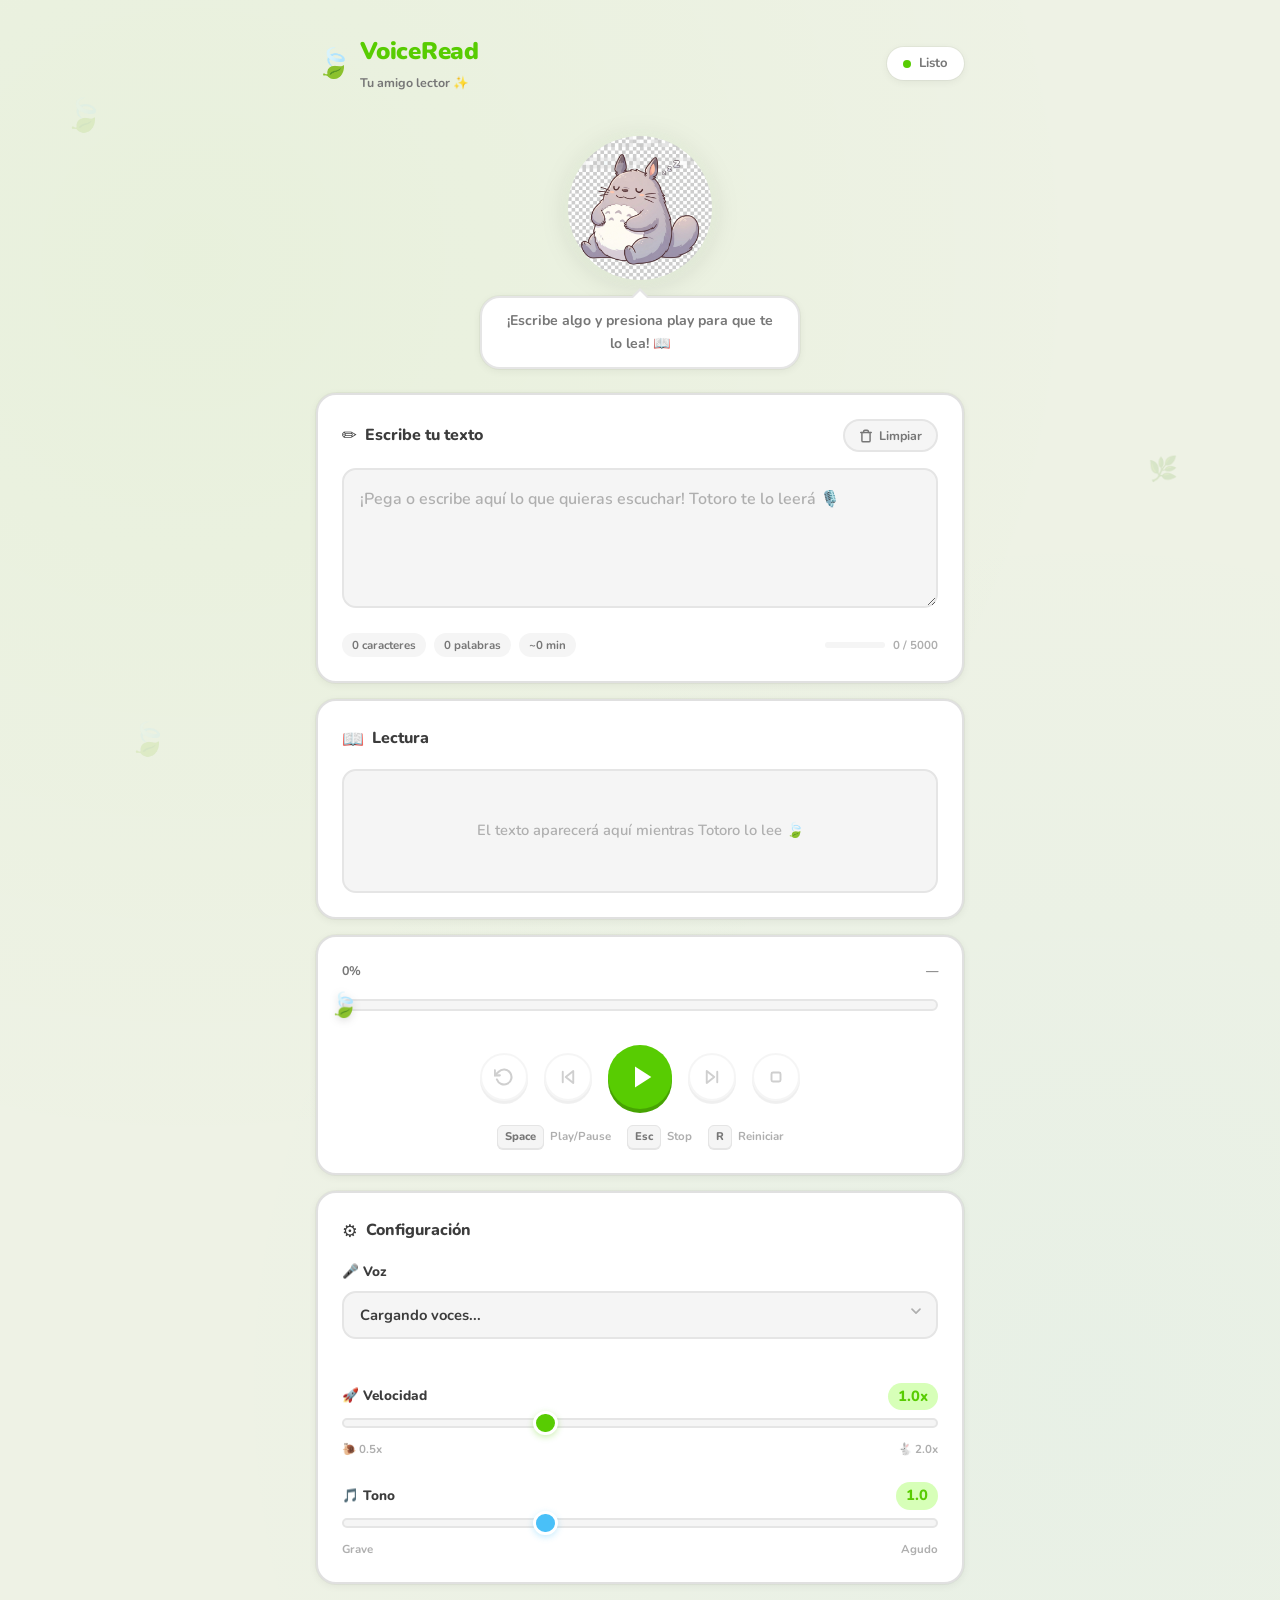
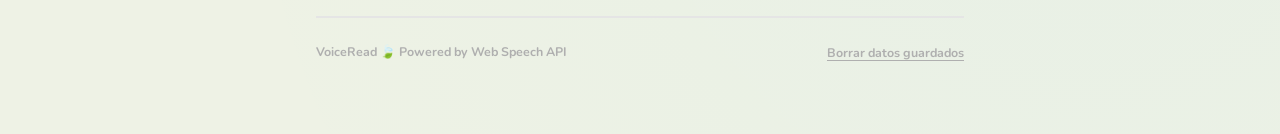
==== index.html @ 3b4414d3 "🍃 Initial commit — VoiceRead TTS App A mobile-first Text-to-Speech web app with a Totoro mascot and " ====
<!DOCTYPE html>
<html lang="es">
<head>
  <meta charset="UTF-8">
  <meta name="viewport" content="width=device-width, initial-scale=1.0">
  <title>VoiceRead — Text-to-Speech Studio</title>
  <meta name="description" content="VoiceRead es un reproductor de Text-to-Speech divertido con Totoro. Convierte cualquier texto en voz con controles avanzados y una experiencia mágica.">
  <meta name="theme-color" content="#58cc02">

  <!-- Open Graph -->
  <meta property="og:title" content="VoiceRead — Text-to-Speech Studio">
  <meta property="og:description" content="Convierte cualquier texto en voz con Totoro como tu guía de lectura.">
  <meta property="og:type" content="website">

  <!-- Favicon -->
  <link rel="icon" href="data:image/svg+xml,<svg xmlns='http://www.w3.org/2000/svg' viewBox='0 0 100 100'><text y='.9em' font-size='90'>🍃</text></svg>">

  <!-- Google Fonts -->
  <link rel="preconnect" href="https://fonts.googleapis.com">
  <link rel="preconnect" href="https://fonts.gstatic.com" crossorigin>
  <link href="https://fonts.googleapis.com/css2?family=Nunito:wght@400;500;600;700;800;900&display=swap" rel="stylesheet">

  <link rel="stylesheet" href="styles.css">
</head>
<body>

  <!-- Incompatible browser overlay -->
  <div id="unsupported-overlay" class="unsupported-overlay" role="alert" hidden>
    <div class="unsupported-card">
      <img src="img/totoro-confused.png" alt="Totoro confundido" class="unsupported-img" width="160" height="160">
      <h2>¡Oh no! Navegador no compatible</h2>
      <p>Tu navegador no soporta la síntesis de voz. Usa una versión reciente de Chrome, Edge o Safari para que Totoro pueda leerte.</p>
    </div>
  </div>

  <div class="app-container" id="app">

    <!-- Decorative leaves -->
    <div class="deco-leaf deco-leaf-1" aria-hidden="true">🍃</div>
    <div class="deco-leaf deco-leaf-2" aria-hidden="true">🌿</div>
    <div class="deco-leaf deco-leaf-3" aria-hidden="true">🍃</div>

    <!-- Header -->
    <header class="app-header">
      <div class="header-brand">
        <div class="brand-icon" aria-hidden="true">🍃</div>
        <div class="brand-text">
          <h1 class="brand-name">VoiceRead</h1>
          <span class="brand-tagline">Tu amigo lector ✨</span>
        </div>
      </div>
      <div class="header-status" id="headerStatus">
        <span class="status-dot" id="statusDot" aria-hidden="true"></span>
        <span class="status-label" id="statusLabel">Listo</span>
      </div>
    </header>

    <!-- Mascot Area -->
    <div class="mascot-area" id="mascotArea">
      <div class="mascot-container">
        <img src="img/totoro-sleeping.png" alt="Totoro esperando" class="mascot-img" id="mascotImg" width="180" height="180">
        <div class="speech-bubble" id="speechBubble">
          <p id="bubbleText">¡Escribe algo y presiona play para que te lo lea! 📖</p>
        </div>
      </div>
    </div>

    <!-- Main Content -->
    <main class="app-main">

      <!-- Text Input Section -->
      <section class="card card-input" aria-label="Entrada de texto">
        <div class="card-header">
          <h2 class="card-title">
            <span class="card-icon" aria-hidden="true">✏️</span>
            Escribe tu texto
          </h2>
          <button type="button" class="btn-pill btn-clear" id="btnClear" title="Limpiar texto" aria-label="Limpiar texto">
            <svg width="14" height="14" viewBox="0 0 24 24" fill="none" stroke="currentColor" stroke-width="2.5" stroke-linecap="round" stroke-linejoin="round">
              <polyline points="3 6 5 6 21 6"/>
              <path d="M19 6v14a2 2 0 0 1-2 2H7a2 2 0 0 1-2-2V6m3 0V4a2 2 0 0 1 2-2h4a2 2 0 0 1 2 2v2"/>
            </svg>
            Limpiar
          </button>
        </div>
        <div class="textarea-wrapper">
          <textarea
            id="textInput"
            class="text-input"
            placeholder="¡Pega o escribe aquí lo que quieras escuchar! Totoro te lo leerá 🎙️"
            maxlength="5000"
            aria-label="Texto para convertir en voz"
            spellcheck="true"
          ></textarea>
        </div>
        <div class="card-footer">
          <div class="text-stats" id="textStats">
            <span class="stat-chip" id="statChars">0 caracteres</span>
            <span class="stat-chip" id="statWords">0 palabras</span>
            <span class="stat-chip" id="statTime">~0 min</span>
          </div>
          <div class="char-counter" id="charCounter">
            <div class="counter-bar">
              <div class="counter-fill" id="counterFill"></div>
            </div>
            <span class="counter-text"><span id="charCount">0</span> / 5000</span>
          </div>
        </div>
      </section>

      <!-- Synchronized Text Display -->
      <section class="card card-display" aria-label="Texto sincronizado" id="displaySection">
        <div class="card-header">
          <h2 class="card-title">
            <span class="card-icon" aria-hidden="true">📖</span>
            Lectura
          </h2>
          <span class="badge badge-reading" id="readingBadge" hidden>🔊 Leyendo</span>
        </div>
        <div class="display-panel" id="displayPanel" role="region" aria-live="polite" aria-label="Texto siendo leído">
          <p class="display-placeholder" id="displayPlaceholder">El texto aparecerá aquí mientras Totoro lo lee 🍃</p>
          <div class="display-text" id="displayText" hidden></div>
        </div>
      </section>

      <!-- Player Controls -->
      <section class="card card-player" aria-label="Controles de reproducción">

        <!-- Progress Bar -->
        <div class="progress-container">
          <div class="progress-labels">
            <span class="progress-percent" id="progressPercent">0%</span>
            <span class="progress-position" id="progressPosition">—</span>
          </div>
          <div
            class="progress-bar"
            id="progressBar"
            role="slider"
            aria-label="Progreso de lectura"
            aria-valuemin="0"
            aria-valuemax="100"
            aria-valuenow="0"
            tabindex="0"
          >
            <div class="progress-track">
              <div class="progress-fill" id="progressFill"></div>
              <div class="progress-handle" id="progressHandle">
                <span class="handle-emoji" aria-hidden="true">🍃</span>
              </div>
            </div>
          </div>
        </div>

        <!-- Transport Controls -->
        <div class="transport-controls">
          <button type="button" class="btn-round btn-secondary btn-restart" id="btnRestart" title="Reiniciar (R)" aria-label="Reiniciar lectura" disabled>
            <svg width="20" height="20" viewBox="0 0 24 24" fill="none" stroke="currentColor" stroke-width="2.5" stroke-linecap="round" stroke-linejoin="round">
              <polyline points="1 4 1 10 7 10"/>
              <path d="M3.51 15a9 9 0 1 0 2.13-9.36L1 10"/>
            </svg>
          </button>

          <button type="button" class="btn-round btn-secondary btn-skip-back" id="btnSkipBack" title="Retroceder 10%" aria-label="Retroceder" disabled>
            <svg width="18" height="18" viewBox="0 0 24 24" fill="none" stroke="currentColor" stroke-width="2.5" stroke-linecap="round" stroke-linejoin="round">
              <polygon points="19 20 9 12 19 4 19 20"/>
              <line x1="5" y1="19" x2="5" y2="5"/>
            </svg>
          </button>

          <button type="button" class="btn-round btn-primary btn-play-pause" id="btnPlayPause" title="Reproducir (Space)" aria-label="Reproducir">
            <svg class="icon-play" id="iconPlay" width="28" height="28" viewBox="0 0 24 24" fill="currentColor">
              <polygon points="6,3 20,12 6,21"/>
            </svg>
            <svg class="icon-pause" id="iconPause" width="28" height="28" viewBox="0 0 24 24" fill="currentColor" hidden>
              <rect x="5" y="3" width="4" height="18" rx="1"/>
              <rect x="15" y="3" width="4" height="18" rx="1"/>
            </svg>
          </button>

          <button type="button" class="btn-round btn-secondary btn-skip-forward" id="btnSkipForward" title="Avanzar 10%" aria-label="Avanzar" disabled>
            <svg width="18" height="18" viewBox="0 0 24 24" fill="none" stroke="currentColor" stroke-width="2.5" stroke-linecap="round" stroke-linejoin="round">
              <polygon points="5 4 15 12 5 20 5 4"/>
              <line x1="19" y1="5" x2="19" y2="19"/>
            </svg>
          </button>

          <button type="button" class="btn-round btn-danger btn-stop" id="btnStop" title="Detener (Esc)" aria-label="Detener lectura" disabled>
            <svg width="18" height="18" viewBox="0 0 24 24" fill="none" stroke="currentColor" stroke-width="2.5" stroke-linecap="round" stroke-linejoin="round">
              <rect x="6" y="6" width="12" height="12" rx="2"/>
            </svg>
          </button>
        </div>

        <!-- Keyboard Shortcuts -->
        <div class="shortcuts-hint" aria-label="Atajos de teclado">
          <span class="shortcut"><kbd>Space</kbd> Play/Pause</span>
          <span class="shortcut"><kbd>Esc</kbd> Stop</span>
          <span class="shortcut"><kbd>R</kbd> Reiniciar</span>
        </div>
      </section>

      <!-- Settings Section -->
      <section class="card card-settings" aria-label="Configuración">
        <div class="card-header">
          <h2 class="card-title">
            <span class="card-icon" aria-hidden="true">⚙️</span>
            Configuración
          </h2>
        </div>

        <div class="settings-grid">

          <!-- Voice Selector -->
          <div class="setting-group">
            <label class="setting-label" for="voiceSelect">🎤 Voz</label>
            <div class="select-wrapper">
              <select id="voiceSelect" class="voice-select" aria-label="Seleccionar voz">
                <option value="">Cargando voces...</option>
              </select>
              <div class="select-chevron" aria-hidden="true">
                <svg width="16" height="16" viewBox="0 0 24 24" fill="none" stroke="currentColor" stroke-width="2.5" stroke-linecap="round" stroke-linejoin="round">
                  <polyline points="6 9 12 15 18 9"/>
                </svg>
              </div>
            </div>
            <p class="setting-hint" id="voiceHint"></p>
          </div>

          <!-- Rate Slider -->
          <div class="setting-group">
            <div class="setting-label-row">
              <label class="setting-label" for="rateSlider">🚀 Velocidad</label>
              <span class="setting-value" id="rateValue">1.0x</span>
            </div>
            <input
              type="range"
              id="rateSlider"
              class="slider slider-green"
              min="0.5"
              max="2.0"
              step="0.1"
              value="1.0"
              aria-label="Velocidad de lectura"
              aria-valuemin="0.5"
              aria-valuemax="2.0"
              aria-valuenow="1.0"
            >
            <div class="slider-labels" aria-hidden="true">
              <span>🐌 0.5x</span>
              <span>🐇 2.0x</span>
            </div>
          </div>

          <!-- Pitch Slider -->
          <div class="setting-group">
            <div class="setting-label-row">
              <label class="setting-label" for="pitchSlider">🎵 Tono</label>
              <span class="setting-value" id="pitchValue">1.0</span>
            </div>
            <input
              type="range"
              id="pitchSlider"
              class="slider slider-blue"
              min="0.5"
              max="2.0"
              step="0.1"
              value="1.0"
              aria-label="Tono de la voz"
              aria-valuemin="0.5"
              aria-valuemax="2.0"
              aria-valuenow="1.0"
            >
            <div class="slider-labels" aria-hidden="true">
              <span>Grave</span>
              <span>Agudo</span>
            </div>
          </div>

        </div>
      </section>

    </main>

    <!-- Footer -->
    <footer class="app-footer">
      <p>VoiceRead 🍃 Powered by Web Speech API</p>
      <button type="button" class="btn-text" id="btnClearStorage" title="Borrar preferencias guardadas" aria-label="Borrar preferencias guardadas">Borrar datos guardados</button>
    </footer>

    <!-- Toast Notification -->
    <div class="toast" id="toast" role="status" aria-live="polite" hidden>
      <span class="toast-icon" aria-hidden="true">🍃</span>
      <span class="toast-message" id="toastMessage"></span>
    </div>

  </div>

  <script src="script.js"></script>
</body>
</html>
---- styles.css ----
/* ============================================================
   VoiceRead — Totoro × Duolingo Theme
   Playful, nature-inspired design system
   ============================================================ */

/* ── Design Tokens ── */
:root {
  /* Duolingo-inspired greens */
  --green-primary: #58cc02;
  --green-dark: #46a302;
  --green-darker: #3a8a01;
  --green-light: #89e219;
  --green-bg: #d7ffb8;
  --green-subtle: #e8ffd9;

  /* Nature palette */
  --forest: #2b5f2b;
  --sky: #49c0f8;
  --sky-light: #ddf4ff;
  --earth: #8b6914;
  --leaf: #7ac74f;

  /* Warm & playful */
  --bg-primary: #f7f7f7;
  --bg-page: #eef2e5;
  --bg-card: #ffffff;
  --bg-card-hover: #fafff5;
  --bg-input: #f5f5f5;
  --bg-elevated: #ffffff;

  /* Borders */
  --border-light: #e5e5e5;
  --border-card: #e0e0e0;
  --border-focus: rgba(88, 204, 2, 0.5);

  /* Text */
  --text-primary: #3c3c3c;
  --text-secondary: #777777;
  --text-tertiary: #afafaf;
  --text-white: #ffffff;

  /* Accent colors */
  --accent: var(--green-primary);
  --accent-hover: var(--green-dark);
  --danger: #ff4b4b;
  --danger-dark: #e63e3e;
  --warning: #ffc800;
  --info: var(--sky);

  /* Active word highlight */
  --highlight-bg: #fff3cd;
  --highlight-text: #5c4813;
  --highlight-border: #ffd54f;

  /* Spoken word */
  --spoken-text: var(--text-primary);

  /* Typography */
  --font-main: 'Nunito', system-ui, -apple-system, 'Segoe UI', sans-serif;

  /* Spacing */
  --space-xs: 4px;
  --space-sm: 8px;
  --space-md: 16px;
  --space-lg: 24px;
  --space-xl: 32px;
  --space-2xl: 48px;

  /* Radii */
  --radius-sm: 8px;
  --radius-md: 14px;
  --radius-lg: 20px;
  --radius-xl: 28px;
  --radius-full: 50%;

  /* Shadows */
  --shadow-card: 0 2px 8px rgba(0, 0, 0, 0.06), 0 0 0 1px rgba(0, 0, 0, 0.04);
  --shadow-card-hover: 0 4px 16px rgba(0, 0, 0, 0.1), 0 0 0 1px rgba(88, 204, 2, 0.15);
  --shadow-btn: 0 4px 0 var(--green-dark);
  --shadow-btn-danger: 0 4px 0 var(--danger-dark);
  --shadow-btn-secondary: 0 3px 0 #d4d4d4;
  --shadow-toast: 0 8px 30px rgba(0, 0, 0, 0.15);

  /* Transitions */
  --transition-fast: 150ms ease;
  --transition-base: 250ms ease;
  --transition-bounce: 300ms cubic-bezier(0.34, 1.56, 0.64, 1);

  /* Layout */
  --max-width: 680px;
}


/* ── Reset ── */
*,
*::before,
*::after {
  margin: 0;
  padding: 0;
  box-sizing: border-box;
}

html {
  font-size: 16px;
  -webkit-font-smoothing: antialiased;
  -moz-osx-font-smoothing: grayscale;
}

body {
  font-family: var(--font-main);
  background: var(--bg-page);
  color: var(--text-primary);
  line-height: 1.6;
  min-height: 100vh;
  overflow-x: hidden;
  /* Subtle nature pattern */
  background-image:
    radial-gradient(circle at 15% 15%, rgba(88, 204, 2, 0.04) 0%, transparent 50%),
    radial-gradient(circle at 85% 80%, rgba(73, 192, 248, 0.04) 0%, transparent 50%);
}

:focus-visible {
  outline: 3px solid var(--border-focus);
  outline-offset: 2px;
}

:focus:not(:focus-visible) {
  outline: none;
}

::selection {
  background: var(--green-bg);
  color: var(--forest);
}


/* ── Unsupported Overlay ── */
.unsupported-overlay {
  position: fixed;
  inset: 0;
  z-index: 9999;
  display: flex;
  align-items: center;
  justify-content: center;
  background: var(--bg-page);
  padding: var(--space-lg);
}

.unsupported-overlay[hidden] {
  display: none;
}

.unsupported-card {
  text-align: center;
  max-width: 400px;
  background: var(--bg-card);
  padding: var(--space-2xl);
  border-radius: var(--radius-lg);
  box-shadow: var(--shadow-card);
}

.unsupported-img {
  margin-bottom: var(--space-lg);
  object-fit: contain;
}

.unsupported-card h2 {
  font-size: 1.4rem;
  font-weight: 800;
  margin-bottom: var(--space-sm);
  color: var(--danger);
}

.unsupported-card p {
  color: var(--text-secondary);
  font-size: 0.95rem;
  font-weight: 600;
  line-height: 1.7;
}


/* ── App Container ── */
.app-container {
  max-width: var(--max-width);
  margin: 0 auto;
  padding: var(--space-md) var(--space-md) var(--space-2xl);
  min-height: 100vh;
  display: flex;
  flex-direction: column;
  position: relative;
}


/* ── Decorative Leaves ── */
.deco-leaf {
  position: fixed;
  font-size: 2rem;
  opacity: 0.15;
  pointer-events: none;
  animation: floatLeaf 8s ease-in-out infinite;
  z-index: 0;
}

.deco-leaf-1 {
  top: 10%;
  left: 5%;
  animation-delay: 0s;
}

.deco-leaf-2 {
  top: 50%;
  right: 8%;
  animation-delay: 2.5s;
  font-size: 1.5rem;
}

.deco-leaf-3 {
  bottom: 15%;
  left: 10%;
  animation-delay: 5s;
}

@keyframes floatLeaf {
  0%, 100% { transform: translateY(0) rotate(0deg); }
  25% { transform: translateY(-12px) rotate(5deg); }
  50% { transform: translateY(-6px) rotate(-3deg); }
  75% { transform: translateY(-15px) rotate(4deg); }
}


/* ── Header ── */
.app-header {
  display: flex;
  align-items: center;
  justify-content: space-between;
  padding: var(--space-md) 0 var(--space-lg);
  position: relative;
  z-index: 1;
}

.header-brand {
  display: flex;
  align-items: center;
  gap: var(--space-sm);
}

.brand-icon {
  font-size: 1.8rem;
  line-height: 1;
}

.brand-name {
  font-size: 1.5rem;
  font-weight: 900;
  color: var(--green-primary);
  letter-spacing: -0.01em;
}

.brand-tagline {
  font-size: 0.78rem;
  color: var(--text-secondary);
  font-weight: 700;
}

.header-status {
  display: flex;
  align-items: center;
  gap: var(--space-sm);
  font-size: 0.82rem;
  font-weight: 700;
  color: var(--text-secondary);
  background: var(--bg-card);
  padding: 6px 16px;
  border-radius: var(--radius-xl);
  box-shadow: var(--shadow-card);
}

.status-dot {
  width: 8px;
  height: 8px;
  border-radius: var(--radius-full);
  background: var(--text-tertiary);
  transition: all var(--transition-base);
}

.status-dot.ready { background: var(--green-primary); }
.status-dot.playing {
  background: var(--green-primary);
  box-shadow: 0 0 10px rgba(88, 204, 2, 0.6);
  animation: pulseDot 1.2s ease-in-out infinite;
}
.status-dot.paused {
  background: var(--warning);
  box-shadow: 0 0 8px rgba(255, 200, 0, 0.5);
}
.status-dot.error { background: var(--danger); }

@keyframes pulseDot {
  0%, 100% { transform: scale(1); opacity: 1; }
  50% { transform: scale(1.4); opacity: 0.6; }
}


/* ── Mascot Area ── */
.mascot-area {
  display: flex;
  justify-content: center;
  padding: var(--space-sm) 0 var(--space-lg);
  position: relative;
  z-index: 1;
}

.mascot-container {
  display: flex;
  flex-direction: column;
  align-items: center;
  gap: var(--space-sm);
  position: relative;
}

.mascot-img {
  width: 160px;
  height: 160px;
  object-fit: contain;
  transition: transform var(--transition-bounce);
  filter: drop-shadow(0 4px 12px rgba(0, 0, 0, 0.1));
  animation: mascotBounce 3s ease-in-out infinite;
  /* Soft green circle background to cover PNG transparency */
  background: radial-gradient(circle, #dff5d0 0%, #e8f5dc 50%, transparent 72%);
  border-radius: var(--radius-full);
  padding: 8px;
}


.mascot-img:hover {
  transform: scale(1.08);
}

.mascot-img.speaking {
  animation: mascotSpeak 0.6s ease-in-out infinite;
}

.mascot-img.celebrating {
  animation: mascotCelebrate 0.8s ease-in-out 3;
}

@keyframes mascotBounce {
  0%, 100% { transform: translateY(0); }
  50% { transform: translateY(-6px); }
}

@keyframes mascotSpeak {
  0%, 100% { transform: translateY(0) scale(1); }
  25% { transform: translateY(-3px) scale(1.02); }
  75% { transform: translateY(0) scale(0.98); }
}

@keyframes mascotCelebrate {
  0% { transform: translateY(0) rotate(0deg); }
  25% { transform: translateY(-15px) rotate(5deg); }
  50% { transform: translateY(-5px) rotate(-3deg); }
  75% { transform: translateY(-20px) rotate(3deg); }
  100% { transform: translateY(0) rotate(0deg); }
}

/* Speech Bubble */
.speech-bubble {
  background: var(--bg-card);
  border: 2px solid var(--border-light);
  border-radius: var(--radius-lg);
  padding: 12px 20px;
  max-width: 320px;
  text-align: center;
  position: relative;
  box-shadow: var(--shadow-card);
  font-size: 0.88rem;
  font-weight: 700;
  color: var(--text-secondary);
  transition: all var(--transition-base);
}

.speech-bubble::before {
  content: '';
  position: absolute;
  top: -10px;
  left: 50%;
  transform: translateX(-50%);
  border-left: 10px solid transparent;
  border-right: 10px solid transparent;
  border-bottom: 10px solid var(--border-light);
}

.speech-bubble::after {
  content: '';
  position: absolute;
  top: -7px;
  left: 50%;
  transform: translateX(-50%);
  border-left: 8px solid transparent;
  border-right: 8px solid transparent;
  border-bottom: 8px solid var(--bg-card);
}

.speech-bubble.active {
  border-color: var(--green-primary);
  background: var(--green-subtle);
  color: var(--forest);
}

.speech-bubble.active::before {
  border-bottom-color: var(--green-primary);
}

.speech-bubble.active::after {
  border-bottom-color: var(--green-subtle);
}


/* ── Main ── */
.app-main {
  flex: 1;
  display: flex;
  flex-direction: column;
  gap: var(--space-md);
  position: relative;
  z-index: 1;
}


/* ── Cards (Duolingo-style) ── */
.card {
  background: var(--bg-card);
  border: 2px solid var(--border-card);
  border-radius: var(--radius-lg);
  padding: var(--space-lg);
  box-shadow: var(--shadow-card);
  transition: box-shadow var(--transition-base), border-color var(--transition-base);
}

.card:hover {
  box-shadow: var(--shadow-card-hover);
}

.card-header {
  display: flex;
  align-items: center;
  justify-content: space-between;
  margin-bottom: var(--space-md);
}

.card-title {
  font-size: 1rem;
  font-weight: 800;
  color: var(--text-primary);
  display: flex;
  align-items: center;
  gap: var(--space-sm);
}

.card-icon {
  font-size: 1.1rem;
}

.card-footer {
  display: flex;
  justify-content: space-between;
  align-items: center;
  margin-top: var(--space-md);
}


/* ── Badges ── */
.badge {
  font-size: 0.72rem;
  font-weight: 800;
  padding: 4px 12px;
  border-radius: var(--radius-xl);
  text-transform: uppercase;
  letter-spacing: 0.03em;
}

.badge-reading {
  background: var(--green-bg);
  color: var(--green-darker);
}


/* ── Buttons ── */

/* Pill button (small, rounded) */
.btn-pill {
  display: inline-flex;
  align-items: center;
  gap: 6px;
  padding: 6px 14px;
  background: var(--bg-input);
  border: 2px solid var(--border-light);
  border-radius: var(--radius-xl);
  color: var(--text-secondary);
  font-family: var(--font-main);
  font-size: 0.78rem;
  font-weight: 700;
  cursor: pointer;
  transition: all var(--transition-fast);
}

.btn-pill:hover {
  background: #ffe8e8;
  border-color: var(--danger);
  color: var(--danger);
}

.btn-pill:active {
  transform: scale(0.95);
}

/* Round buttons (transport) */
.btn-round {
  display: flex;
  align-items: center;
  justify-content: center;
  border: none;
  border-radius: var(--radius-full);
  cursor: pointer;
  font-family: var(--font-main);
  font-weight: 700;
  transition: all var(--transition-fast);
  position: relative;
}

.btn-round:active:not(:disabled) {
  transform: translateY(2px);
}

.btn-round:disabled {
  opacity: 0.35;
  cursor: not-allowed;
  transform: none !important;
}

/* Primary play button */
.btn-primary {
  width: 64px;
  height: 64px;
  background: var(--green-primary);
  color: var(--text-white);
  box-shadow: var(--shadow-btn);
}

.btn-primary:hover:not(:disabled) {
  background: var(--green-light);
}

.btn-primary:active:not(:disabled) {
  box-shadow: 0 1px 0 var(--green-dark);
  transform: translateY(3px);
}

.btn-primary .icon-play {
  margin-left: 3px; /* optical centering */
}

/* Secondary buttons */
.btn-secondary {
  width: 48px;
  height: 48px;
  background: var(--bg-card);
  color: var(--text-secondary);
  border: 2px solid var(--border-light);
  box-shadow: var(--shadow-btn-secondary);
}

.btn-secondary:hover:not(:disabled) {
  background: var(--green-subtle);
  color: var(--green-dark);
  border-color: var(--green-primary);
}

.btn-secondary:active:not(:disabled) {
  box-shadow: 0 1px 0 #d4d4d4;
  transform: translateY(2px);
}

/* Danger button (stop) */
.btn-danger {
  width: 48px;
  height: 48px;
  background: var(--bg-card);
  color: var(--text-secondary);
  border: 2px solid var(--border-light);
  box-shadow: var(--shadow-btn-secondary);
}

.btn-danger:hover:not(:disabled) {
  background: #ffe8e8;
  color: var(--danger);
  border-color: var(--danger);
}

.btn-danger:active:not(:disabled) {
  box-shadow: 0 1px 0 var(--danger-dark);
  transform: translateY(2px);
}

/* Text button */
.btn-text {
  background: none;
  border: none;
  color: var(--text-tertiary);
  font-family: var(--font-main);
  font-size: 0.78rem;
  font-weight: 700;
  cursor: pointer;
  text-decoration: underline;
  text-underline-offset: 3px;
  transition: color var(--transition-fast);
}

.btn-text:hover {
  color: var(--green-primary);
}

.icon-play[hidden],
.icon-pause[hidden] {
  display: none;
}


/* ── Text Input ── */
.textarea-wrapper {
  position: relative;
}

.text-input {
  width: 100%;
  min-height: 140px;
  max-height: 300px;
  padding: var(--space-md);
  background: var(--bg-input);
  border: 2px solid var(--border-light);
  border-radius: var(--radius-md);
  color: var(--text-primary);
  font-family: var(--font-main);
  font-size: 1rem;
  font-weight: 600;
  line-height: 1.7;
  resize: vertical;
  transition: border-color var(--transition-base), box-shadow var(--transition-base), background var(--transition-base);
}

.text-input::placeholder {
  color: var(--text-tertiary);
  font-weight: 600;
}

.text-input:focus {
  border-color: var(--green-primary);
  background: var(--bg-card);
  box-shadow: 0 0 0 4px rgba(88, 204, 2, 0.15);
}

.text-input::-webkit-scrollbar {
  width: 6px;
}

.text-input::-webkit-scrollbar-track {
  background: transparent;
}

.text-input::-webkit-scrollbar-thumb {
  background: var(--border-light);
  border-radius: 3px;
}


/* ── Text Stats ── */
.text-stats {
  display: flex;
  align-items: center;
  gap: var(--space-sm);
  flex-wrap: wrap;
}

.stat-chip {
  font-size: 0.72rem;
  font-weight: 700;
  padding: 3px 10px;
  background: var(--bg-input);
  border-radius: var(--radius-xl);
  color: var(--text-secondary);
}


/* ── Character Counter ── */
.char-counter {
  display: flex;
  align-items: center;
  gap: var(--space-sm);
}

.counter-bar {
  width: 60px;
  height: 6px;
  background: var(--bg-input);
  border-radius: 3px;
  overflow: hidden;
}

.counter-fill {
  height: 100%;
  width: 0%;
  background: var(--green-primary);
  border-radius: 3px;
  transition: width var(--transition-base), background var(--transition-base);
}

.counter-fill.warning {
  background: var(--warning);
}

.counter-fill.limit {
  background: var(--danger);
}

.counter-text {
  font-size: 0.72rem;
  font-weight: 700;
  color: var(--text-tertiary);
  font-variant-numeric: tabular-nums;
}

.counter-text.warning {
  color: var(--warning);
}

.counter-text.limit {
  color: var(--danger);
}


/* ── Display Panel ── */
.display-panel {
  min-height: 100px;
  max-height: 260px;
  overflow-y: auto;
  padding: var(--space-md);
  background: var(--bg-input);
  border: 2px solid var(--border-light);
  border-radius: var(--radius-md);
  scroll-behavior: smooth;
}

.display-panel::-webkit-scrollbar {
  width: 5px;
}

.display-panel::-webkit-scrollbar-track {
  background: transparent;
}

.display-panel::-webkit-scrollbar-thumb {
  background: var(--border-light);
  border-radius: 3px;
}

.display-placeholder {
  color: var(--text-tertiary);
  font-size: 0.92rem;
  font-weight: 600;
  text-align: center;
  padding: var(--space-xl) var(--space-md);
}

.display-text {
  font-size: 1.05rem;
  font-weight: 600;
  line-height: 2.1;
  color: var(--text-tertiary);
  word-wrap: break-word;
  overflow-wrap: break-word;
}

.display-text .word {
  display: inline;
  padding: 2px 2px;
  border-radius: 4px;
  transition: all var(--transition-fast);
  cursor: pointer;
}

.display-text .word:hover {
  background: rgba(88, 204, 2, 0.1);
}

.display-text .word.active {
  color: var(--highlight-text);
  background: var(--highlight-bg);
  border-bottom: 2px solid var(--highlight-border);
  font-weight: 800;
}

.display-text .word.spoken {
  color: var(--text-primary);
}


/* ── Progress Bar ── */
.progress-container {
  margin-bottom: var(--space-lg);
}

.progress-labels {
  display: flex;
  justify-content: space-between;
  margin-bottom: var(--space-sm);
  font-size: 0.78rem;
  font-weight: 700;
  color: var(--text-secondary);
  font-variant-numeric: tabular-nums;
}

.progress-bar {
  position: relative;
  height: 32px;
  display: flex;
  align-items: center;
  cursor: pointer;
  touch-action: none;
}

.progress-track {
  position: relative;
  width: 100%;
  height: 12px;
  background: var(--bg-input);
  border-radius: 6px;
  overflow: visible;
  border: 2px solid var(--border-light);
}

.progress-fill {
  position: absolute;
  top: 0;
  left: 0;
  height: 100%;
  width: 0%;
  background: linear-gradient(90deg, var(--green-primary), var(--green-light));
  border-radius: 4px;
  transition: width 80ms linear;
}

.progress-handle {
  position: absolute;
  top: 50%;
  left: 0%;
  transform: translate(-50%, -50%);
  transition: left 80ms linear;
  z-index: 2;
}

.handle-emoji {
  font-size: 1.5rem;
  filter: drop-shadow(0 2px 4px rgba(0, 0, 0, 0.15));
  display: block;
  transition: transform var(--transition-bounce);
}

.progress-bar:hover .handle-emoji {
  transform: scale(1.3);
}

.progress-bar:active .handle-emoji {
  transform: scale(1.5);
}


/* ── Transport Controls ── */
.transport-controls {
  display: flex;
  align-items: center;
  justify-content: center;
  gap: var(--space-md);
  margin-bottom: var(--space-md);
}


/* ── Shortcuts Hint ── */
.shortcuts-hint {
  display: flex;
  align-items: center;
  justify-content: center;
  gap: var(--space-md);
  flex-wrap: wrap;
}

.shortcut {
  font-size: 0.72rem;
  font-weight: 700;
  color: var(--text-tertiary);
}

.shortcut kbd {
  display: inline-block;
  padding: 2px 7px;
  background: var(--bg-input);
  border: 1.5px solid var(--border-light);
  border-radius: 6px;
  font-family: var(--font-main);
  font-size: 0.7rem;
  font-weight: 800;
  color: var(--text-secondary);
  box-shadow: 0 1px 0 var(--border-light);
  margin-right: 3px;
}


/* ── Settings ── */
.settings-grid {
  display: flex;
  flex-direction: column;
  gap: var(--space-lg);
}

.setting-group {
  display: flex;
  flex-direction: column;
  gap: var(--space-sm);
}

.setting-label-row {
  display: flex;
  justify-content: space-between;
  align-items: center;
}

.setting-label {
  font-size: 0.85rem;
  font-weight: 800;
  color: var(--text-primary);
}

.setting-value {
  font-size: 0.92rem;
  font-weight: 800;
  color: var(--green-primary);
  font-variant-numeric: tabular-nums;
  background: var(--green-bg);
  padding: 2px 10px;
  border-radius: var(--radius-xl);
}

.setting-hint {
  font-size: 0.75rem;
  font-weight: 600;
  color: var(--text-tertiary);
  min-height: 1em;
}


/* ── Voice Selector ── */
.select-wrapper {
  position: relative;
}

.voice-select {
  width: 100%;
  padding: 12px 42px 12px 16px;
  background: var(--bg-input);
  border: 2px solid var(--border-light);
  border-radius: var(--radius-md);
  color: var(--text-primary);
  font-family: var(--font-main);
  font-size: 0.92rem;
  font-weight: 700;
  cursor: pointer;
  appearance: none;
  -webkit-appearance: none;
  transition: border-color var(--transition-base), box-shadow var(--transition-base);
}

.voice-select:focus {
  border-color: var(--green-primary);
  box-shadow: 0 0 0 4px rgba(88, 204, 2, 0.15);
}

.voice-select option {
  background: var(--bg-card);
  color: var(--text-primary);
  padding: 8px;
}

.select-chevron {
  position: absolute;
  right: 14px;
  top: 50%;
  transform: translateY(-50%);
  color: var(--text-tertiary);
  pointer-events: none;
}


/* ── Sliders ── */
.slider {
  -webkit-appearance: none;
  appearance: none;
  width: 100%;
  height: 10px;
  border-radius: 5px;
  outline: none;
  border: 2px solid var(--border-light);
  background: var(--bg-input);
  transition: all var(--transition-fast);
}

.slider:hover {
  border-color: var(--green-primary);
}

.slider-green::-webkit-slider-thumb {
  -webkit-appearance: none;
  appearance: none;
  width: 24px;
  height: 24px;
  border-radius: var(--radius-full);
  background: var(--green-primary);
  cursor: pointer;
  border: 3px solid var(--bg-card);
  box-shadow: 0 2px 6px rgba(88, 204, 2, 0.3);
  transition: all var(--transition-fast);
}

.slider-green::-webkit-slider-thumb:hover {
  transform: scale(1.2);
  box-shadow: 0 3px 10px rgba(88, 204, 2, 0.4);
}

.slider-green::-moz-range-thumb {
  width: 24px;
  height: 24px;
  border-radius: var(--radius-full);
  background: var(--green-primary);
  cursor: pointer;
  border: 3px solid var(--bg-card);
  box-shadow: 0 2px 6px rgba(88, 204, 2, 0.3);
}

.slider-blue::-webkit-slider-thumb {
  -webkit-appearance: none;
  appearance: none;
  width: 24px;
  height: 24px;
  border-radius: var(--radius-full);
  background: var(--sky);
  cursor: pointer;
  border: 3px solid var(--bg-card);
  box-shadow: 0 2px 6px rgba(73, 192, 248, 0.3);
  transition: all var(--transition-fast);
}

.slider-blue::-webkit-slider-thumb:hover {
  transform: scale(1.2);
  box-shadow: 0 3px 10px rgba(73, 192, 248, 0.4);
}

.slider-blue::-moz-range-thumb {
  width: 24px;
  height: 24px;
  border-radius: var(--radius-full);
  background: var(--sky);
  cursor: pointer;
  border: 3px solid var(--bg-card);
  box-shadow: 0 2px 6px rgba(73, 192, 248, 0.3);
}

.slider::-moz-range-track {
  background: var(--bg-input);
  height: 6px;
  border-radius: 3px;
  border: none;
}

.slider-labels {
  display: flex;
  justify-content: space-between;
  margin-top: 4px;
  font-size: 0.72rem;
  font-weight: 700;
  color: var(--text-tertiary);
}


/* ── Footer ── */
.app-footer {
  display: flex;
  justify-content: space-between;
  align-items: center;
  padding: var(--space-lg) 0;
  margin-top: var(--space-xl);
  border-top: 2px solid var(--border-light);
  font-size: 0.78rem;
  font-weight: 700;
  color: var(--text-tertiary);
  position: relative;
  z-index: 1;
}


/* ── Toast ── */
.toast {
  position: fixed;
  bottom: 32px;
  left: 50%;
  transform: translateX(-50%) translateY(20px);
  background: var(--bg-card);
  color: var(--text-primary);
  padding: 14px 24px;
  border-radius: var(--radius-lg);
  border: 2px solid var(--green-primary);
  box-shadow: var(--shadow-toast);
  font-size: 0.88rem;
  font-weight: 700;
  z-index: 1000;
  opacity: 0;
  pointer-events: none;
  transition: opacity var(--transition-base), transform var(--transition-base);
  display: flex;
  align-items: center;
  gap: var(--space-sm);
}

.toast.visible {
  opacity: 1;
  transform: translateX(-50%) translateY(0);
  pointer-events: auto;
}

.toast[hidden] {
  display: flex;
}

.toast-icon {
  font-size: 1.2rem;
}


/* ── Responsive: Tablet (≤768px) ── */
@media (max-width: 768px) {
  .app-container {
    padding: var(--space-sm) 12px var(--space-xl);
  }

  .card {
    padding: var(--space-md);
    border-radius: var(--radius-md);
  }

  .mascot-img {
    width: 120px;
    height: 120px;
  }

  .speech-bubble {
    max-width: 300px;
    font-size: 0.85rem;
  }

  .transport-controls {
    gap: 10px;
  }

  .btn-primary {
    width: 58px;
    height: 58px;
  }

  .btn-secondary,
  .btn-danger {
    width: 46px;
    height: 46px;
  }

  .shortcuts-hint {
    display: none;
  }

  .deco-leaf {
    display: none;
  }
}


/* ══════════════════════════════════════════════
   Responsive: MOBILE-FIRST (≤480px)
   This is the primary target device.
   ══════════════════════════════════════════════ */
@media (max-width: 480px) {

  /* ── Global mobile layout ── */
  body {
    background: #f0f4e8;
    /* Prevent iOS auto-zoom on inputs with font-size < 16px */
    -webkit-text-size-adjust: 100%;
  }

  .app-container {
    padding: 0 0 env(safe-area-inset-bottom, 16px);
    gap: 0;
  }

  .app-main {
    gap: 10px;
    padding: 0 12px;
  }

  /* ── Header: stays horizontal, compact ── */
  .app-header {
    flex-direction: row;
    align-items: center;
    justify-content: space-between;
    padding: 14px 16px;
    gap: 0;
    position: sticky;
    top: 0;
    z-index: 50;
    background: rgba(240, 244, 232, 0.92);
    backdrop-filter: blur(12px);
    -webkit-backdrop-filter: blur(12px);
    border-bottom: 1.5px solid rgba(0, 0, 0, 0.06);
    margin-bottom: 0;
  }

  .brand-icon {
    font-size: 1.4rem;
  }

  .brand-name {
    font-size: 1.15rem;
  }

  .brand-tagline {
    font-size: 0.68rem;
  }

  .header-status {
    padding: 5px 12px;
    font-size: 0.75rem;
  }

  .status-dot {
    width: 7px;
    height: 7px;
  }

  /* ── Mascot: compact on mobile ── */
  .mascot-area {
    padding: 16px 16px 8px;
  }

  .mascot-container {
    flex-direction: row;
    align-items: center;
    gap: 12px;
  }

  .mascot-img {
    width: 80px;
    height: 80px;
    flex-shrink: 0;
  }

  @keyframes mascotBounce {
    0%, 100% { transform: translateY(0); }
    50% { transform: translateY(-3px); }
  }

  .speech-bubble {
    max-width: none;
    flex: 1;
    font-size: 0.82rem;
    padding: 10px 14px;
    text-align: left;
    border-radius: var(--radius-md);
  }

  .speech-bubble::before {
    top: 50%;
    left: -10px;
    right: auto;
    transform: translateY(-50%);
    border-top: 8px solid transparent;
    border-bottom: 8px solid transparent;
    border-right: 10px solid var(--border-light);
    border-left: none;
  }

  .speech-bubble::after {
    top: 50%;
    left: -7px;
    right: auto;
    transform: translateY(-50%);
    border-top: 6px solid transparent;
    border-bottom: 6px solid transparent;
    border-right: 8px solid var(--bg-card);
    border-left: none;
  }

  .speech-bubble.active::before {
    border-right-color: var(--green-primary);
    border-bottom-color: transparent;
  }

  .speech-bubble.active::after {
    border-right-color: var(--green-subtle);
    border-bottom-color: transparent;
  }

  /* ── Cards: edge-to-edge feel ── */
  .card {
    border-radius: var(--radius-md);
    padding: 16px 14px;
    border-width: 1.5px;
  }

  .card-header {
    margin-bottom: 12px;
  }

  .card-title {
    font-size: 0.92rem;
  }

  .card-footer {
    flex-direction: column;
    align-items: stretch;
    gap: 10px;
    margin-top: 12px;
  }

  /* ── Text input: compact but usable ── */
  .text-input {
    min-height: 100px;
    max-height: 200px;
    /* 16px prevents iOS zoom on focus */
    font-size: 16px;
    padding: 12px;
    line-height: 1.6;
    border-radius: 10px;
  }

  .text-input::placeholder {
    font-size: 14px;
  }

  /* ── Stats: row wrap ── */
  .text-stats {
    display: flex;
    flex-wrap: wrap;
    gap: 6px;
    width: 100%;
  }

  .stat-chip {
    font-size: 0.7rem;
    padding: 3px 8px;
  }

  .char-counter {
    width: 100%;
    justify-content: flex-end;
  }

  .counter-bar {
    width: 80px;
  }

  /* ── Display panel ── */
  .display-panel {
    min-height: 70px;
    max-height: 160px;
    padding: 12px;
    border-radius: 10px;
  }

  .display-placeholder {
    font-size: 0.85rem;
    padding: 20px 10px;
  }

  .display-text {
    font-size: 0.95rem;
    line-height: 1.9;
  }

  /* ── Progress: larger touch target ── */
  .progress-container {
    margin-bottom: 16px;
  }

  .progress-labels {
    font-size: 0.8rem;
    margin-bottom: 6px;
  }

  .progress-bar {
    height: 40px;
    /* Larger touch area */
  }

  .progress-track {
    height: 14px;
    border-radius: 7px;
  }

  .progress-fill {
    border-radius: 5px;
  }

  .progress-handle .handle-emoji {
    font-size: 2rem;
  }

  /* ── Transport: big touch-friendly buttons ── */
  .transport-controls {
    gap: 10px;
    padding: 4px 0;
  }

  .btn-primary {
    width: 60px;
    height: 60px;
    box-shadow: 0 5px 0 var(--green-dark);
  }

  .btn-primary svg {
    width: 26px;
    height: 26px;
  }

  .btn-secondary,
  .btn-danger {
    width: 48px;
    height: 48px;
  }

  .btn-secondary svg,
  .btn-danger svg {
    width: 20px;
    height: 20px;
  }

  /* ── Settings: comfortable on mobile ── */
  .settings-grid {
    gap: 20px;
  }

  .setting-label {
    font-size: 0.88rem;
  }

  .setting-value {
    font-size: 0.88rem;
    padding: 3px 12px;
  }

  .voice-select {
    /* 16px prevents iOS zoom */
    font-size: 16px;
    padding: 14px 42px 14px 14px;
    border-radius: 10px;
  }

  /* ── Sliders: thicker for easy thumb dragging ── */
  .slider {
    height: 14px;
    border-radius: 7px;
  }

  .slider-green::-webkit-slider-thumb {
    width: 28px;
    height: 28px;
  }

  .slider-blue::-webkit-slider-thumb {
    width: 28px;
    height: 28px;
  }

  .slider-green::-moz-range-thumb {
    width: 28px;
    height: 28px;
  }

  .slider-blue::-moz-range-thumb {
    width: 28px;
    height: 28px;
  }

  .slider-labels {
    font-size: 0.75rem;
    margin-top: 6px;
  }

  .setting-hint {
    font-size: 0.78rem;
  }

  /* ── Footer ── */
  .app-footer {
    flex-direction: column;
    gap: var(--space-sm);
    text-align: center;
    padding: 16px;
    margin-top: 12px;
    font-size: 0.75rem;
  }

  .btn-text {
    font-size: 0.82rem;
    padding: 8px;
  }

  /* ── Toast: wider on mobile ── */
  .toast {
    bottom: 20px;
    left: 12px;
    right: 12px;
    transform: translateX(0) translateY(20px);
    max-width: none;
    width: auto;
    border-radius: var(--radius-md);
    font-size: 0.85rem;
    padding: 14px 18px;
    padding-bottom: calc(14px + env(safe-area-inset-bottom, 0px));
  }

  .toast.visible {
    transform: translateX(0) translateY(0);
  }

  /* ── Badges ── */
  .badge {
    font-size: 0.68rem;
    padding: 3px 10px;
  }

  .btn-pill {
    font-size: 0.75rem;
    padding: 6px 12px;
  }
}


/* ── Extra small phones (≤360px, e.g. iPhone SE) ── */
@media (max-width: 360px) {
  .mascot-img {
    width: 64px;
    height: 64px;
  }

  .speech-bubble {
    font-size: 0.78rem;
    padding: 8px 12px;
  }

  .brand-name {
    font-size: 1.05rem;
  }

  .btn-primary {
    width: 54px;
    height: 54px;
  }

  .btn-secondary,
  .btn-danger {
    width: 44px;
    height: 44px;
  }

  .transport-controls {
    gap: 6px;
  }

  .text-input {
    min-height: 80px;
  }

  .card {
    padding: 12px 10px;
  }
}


/* ── Print ── */
@media print {
  .card-player,
  .card-settings,
  .app-footer,
  .shortcuts-hint,
  .toast,
  .mascot-area,
  .deco-leaf {
    display: none !important;
  }
}
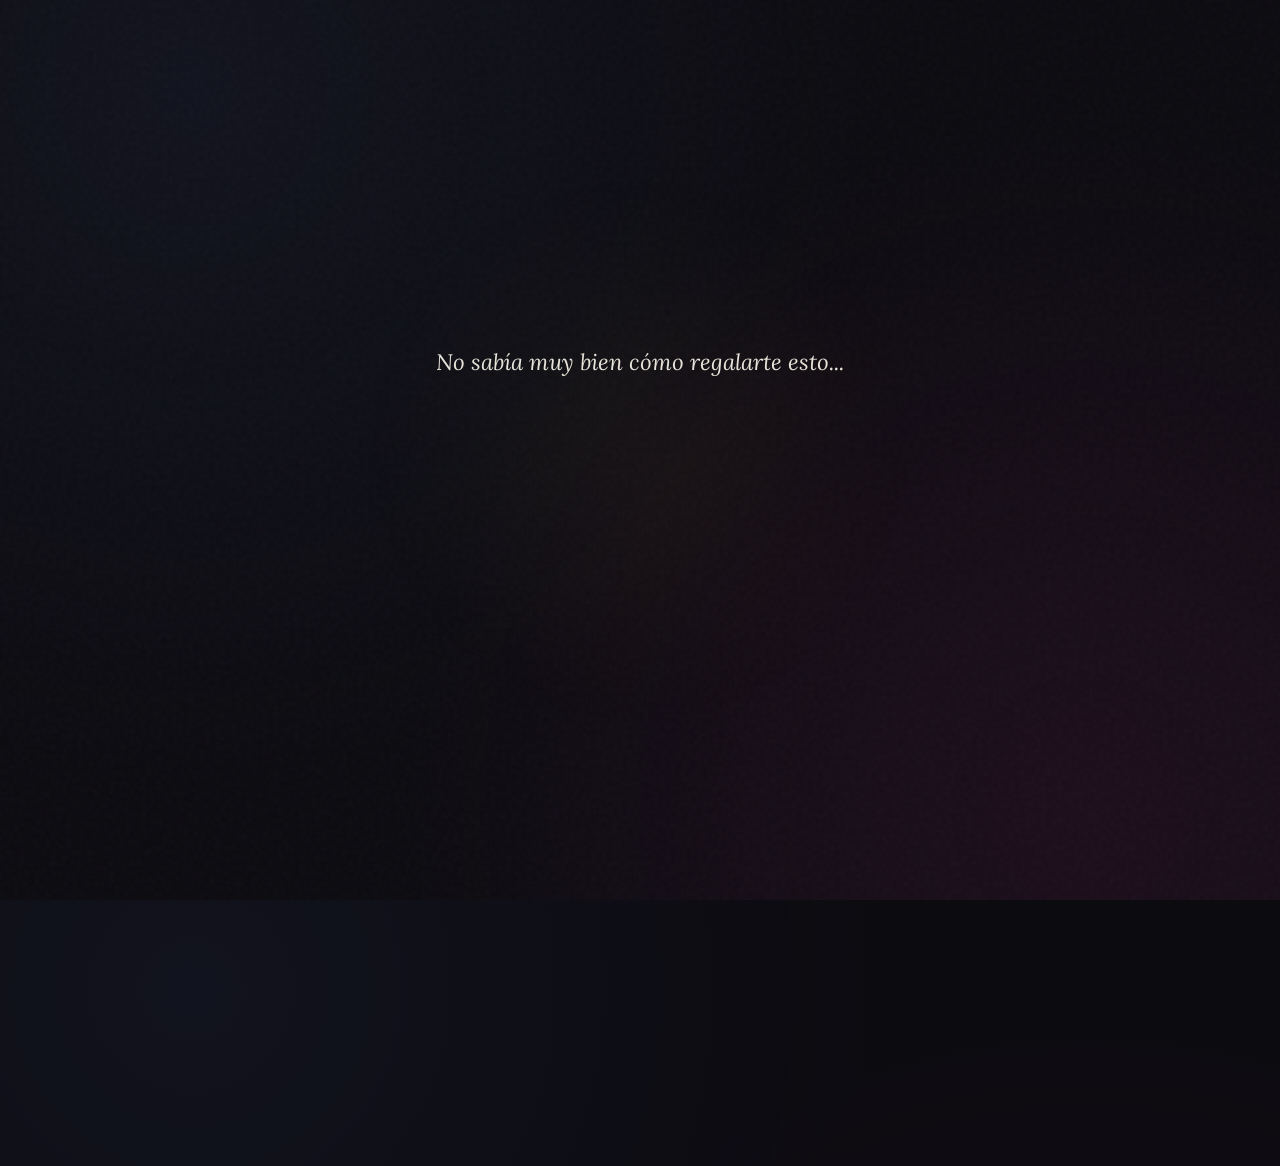
==== commit bfb602e0: "Update UI with new aesthetics and animations" ====
--- a/index.html
+++ b/index.html
@@ -3,296 +3,100 @@
 <head>
   <meta charset="UTF-8">
   <meta name="viewport" content="width=device-width, initial-scale=1.0">
-  <title>VoiceRead — Text-to-Speech Studio</title>
-  <meta name="description" content="VoiceRead es un reproductor de Text-to-Speech divertido con Totoro. Convierte cualquier texto en voz con controles avanzados y una experiencia mágica.">
-  <meta name="theme-color" content="#58cc02">
-
-  <!-- Open Graph -->
-  <meta property="og:title" content="VoiceRead — Text-to-Speech Studio">
-  <meta property="og:description" content="Convierte cualquier texto en voz con Totoro como tu guía de lectura.">
-  <meta property="og:type" content="website">
-
-  <!-- Favicon -->
-  <link rel="icon" href="data:image/svg+xml,<svg xmlns='http://www.w3.org/2000/svg' viewBox='0 0 100 100'><text y='.9em' font-size='90'>🍃</text></svg>">
-
-  <!-- Google Fonts -->
+  <title>El rincón de Sof</title>
+  <meta name="description" content="Un lugar pequeño para algunas cosas que pensé que te gustaría encontrar.">
   <link rel="preconnect" href="https://fonts.googleapis.com">
   <link rel="preconnect" href="https://fonts.gstatic.com" crossorigin>
-  <link href="https://fonts.googleapis.com/css2?family=Nunito:wght@400;500;600;700;800;900&display=swap" rel="stylesheet">
-
-  <link rel="stylesheet" href="styles.css">
+  <link href="https://fonts.googleapis.com/css2?family=Lora:ital,wght@0,400;0,500;1,400&family=Inter:wght@300;400&display=swap" rel="stylesheet">
+  <link rel="stylesheet" href="style.css">
+  <link rel="icon" href="data:image/svg+xml,<svg xmlns='http://www.w3.org/2000/svg' viewBox='0 0 100 100'><text y='.9em' font-size='90'>🌙</text></svg>">
 </head>
 <body>
 
-  <!-- Incompatible browser overlay -->
-  <div id="unsupported-overlay" class="unsupported-overlay" role="alert" hidden>
-    <div class="unsupported-card">
-      <img src="img/totoro-confused.png" alt="Totoro confundido" class="unsupported-img" width="160" height="160">
-      <h2>¡Oh no! Navegador no compatible</h2>
-      <p>Tu navegador no soporta la síntesis de voz. Usa una versión reciente de Chrome, Edge o Safari para que Totoro pueda leerte.</p>
+  <!-- Entry Screen -->
+  <div id="entry-screen" class="screen">
+    <div class="entry-content">
+      <p id="entry-text-1" class="fade-text hidden">No sabía muy bien cómo regalarte esto...</p>
+      <p id="entry-text-2" class="fade-text hidden">Así que hice un lugar para ello.</p>
+      <button id="enter-btn" class="fade-text hidden">
+        <span class="btn-text">Entrar</span>
+        <span class="btn-line"></span>
+      </button>
     </div>
   </div>
 
-  <div class="app-container" id="app">
+  <!-- Main Hub -->
+  <div id="hub-screen" class="screen hidden">
+    
+    <div class="hub-container">
+      <header class="hub-header">
+        <div class="identity">SOF'S LITTLE CORNER</div>
+        <h1>El rincón de Sof</h1>
+        <p class="subtitle">Hay un par de cosas para ti.</p>
+        <p class="intro-reveal hidden" id="intro-reveal">Aunque ninguna viene exactamente en el orden esperado.</p>
+      </header>
 
-    <!-- Decorative leaves -->
-    <div class="deco-leaf deco-leaf-1" aria-hidden="true">🍃</div>
-    <div class="deco-leaf deco-leaf-2" aria-hidden="true">🌿</div>
-    <div class="deco-leaf deco-leaf-3" aria-hidden="true">🍃</div>
+      <main class="index-container" id="index-container">
+        <!-- Index Item 1 -->
+        <a href="#" class="index-item hidden" data-target="Tu-lector-de-confianza-/index.html" data-id="reader">
+          <div class="item-header">
+            <span class="item-number">01</span>
+            <span class="item-separator"></span>
+            <h2 class="item-title">Cuando quieras que te lea</h2>
+          </div>
+          <div class="item-details">
+            <p class="item-desc">Hay días en los que uno simplemente quiere escuchar las palabras en lugar de leerlas.</p>
+            <span class="item-action">abrir &rarr;</span>
+          </div>
+        </a>
 
-    <!-- Header -->
-    <header class="app-header">
-      <div class="header-brand">
-        <div class="brand-icon" aria-hidden="true">🍃</div>
-        <div class="brand-text">
-          <h1 class="brand-name">VoiceRead</h1>
-          <span class="brand-tagline">Tu amigo lector ✨</span>
-        </div>
-      </div>
-      <div class="header-status" id="headerStatus">
-        <span class="status-dot" id="statusDot" aria-hidden="true"></span>
-        <span class="status-label" id="statusLabel">Listo</span>
-      </div>
-    </header>
+        <!-- Index Item 2 -->
+        <a href="#" class="index-item hidden" data-target="Dia del lector/index.html" data-id="story">
+          <div class="item-header">
+            <span class="item-number">02</span>
+            <span class="item-separator"></span>
+            <h2 class="item-title">Algo que quería decirte</h2>
+          </div>
+          <div class="item-details">
+            <p class="item-desc">Esta tiene flores, una foca y probablemente más filosofía de la necesaria.</p>
+            <span class="item-action">abrir &rarr;</span>
+          </div>
+        </a>
+      </main>
 
-    <!-- Mascot Area -->
-    <div class="mascot-area" id="mascotArea">
-      <div class="mascot-container">
-        <img src="img/totoro-sleeping.png" alt="Totoro esperando" class="mascot-img" id="mascotImg" width="180" height="180">
-        <div class="speech-bubble" id="speechBubble">
-          <p id="bubbleText">¡Escribe algo y presiona play para que te lo lea! 📖</p>
+      <!-- Progress & Final Unlock -->
+      <div class="progress-section">
+        <div id="stars-display" class="stars hidden">✦   ✧</div>
+        
+        <div id="unlock-section" class="unlock-section hidden">
+          <p id="unlock-text-1" class="fade-text hidden">Parece que ya encontraste todo...</p>
+          <div id="unlock-spacer" class="unlock-spacer hidden">...</div>
+          <p id="unlock-text-2" class="fade-text hidden">Aunque hay algo que no estaba en las dos puertas.</p>
+          <button id="unlock-btn" class="fade-text hidden">
+            <span class="btn-text">Descubrir</span>
+            <span class="btn-line"></span>
+          </button>
         </div>
       </div>
     </div>
 
-    <!-- Main Content -->
-    <main class="app-main">
-
-      <!-- Text Input Section -->
-      <section class="card card-input" aria-label="Entrada de texto">
-        <div class="card-header">
-          <h2 class="card-title">
-            <span class="card-icon" aria-hidden="true">✏️</span>
-            Escribe tu texto
-          </h2>
-          <button type="button" class="btn-pill btn-clear" id="btnClear" title="Limpiar texto" aria-label="Limpiar texto">
-            <svg width="14" height="14" viewBox="0 0 24 24" fill="none" stroke="currentColor" stroke-width="2.5" stroke-linecap="round" stroke-linejoin="round">
-              <polyline points="3 6 5 6 21 6"/>
-              <path d="M19 6v14a2 2 0 0 1-2 2H7a2 2 0 0 1-2-2V6m3 0V4a2 2 0 0 1 2-2h4a2 2 0 0 1 2 2v2"/>
-            </svg>
-            Limpiar
-          </button>
-        </div>
-        <div class="textarea-wrapper">
-          <textarea
-            id="textInput"
-            class="text-input"
-            placeholder="¡Pega o escribe aquí lo que quieras escuchar! Totoro te lo leerá 🎙️"
-            maxlength="5000"
-            aria-label="Texto para convertir en voz"
-            spellcheck="true"
-          ></textarea>
-        </div>
-        <div class="card-footer">
-          <div class="text-stats" id="textStats">
-            <span class="stat-chip" id="statChars">0 caracteres</span>
-            <span class="stat-chip" id="statWords">0 palabras</span>
-            <span class="stat-chip" id="statTime">~0 min</span>
-          </div>
-          <div class="char-counter" id="charCounter">
-            <div class="counter-bar">
-              <div class="counter-fill" id="counterFill"></div>
-            </div>
-            <span class="counter-text"><span id="charCount">0</span> / 5000</span>
-          </div>
-        </div>
-      </section>
-
-      <!-- Synchronized Text Display -->
-      <section class="card card-display" aria-label="Texto sincronizado" id="displaySection">
-        <div class="card-header">
-          <h2 class="card-title">
-            <span class="card-icon" aria-hidden="true">📖</span>
-            Lectura
-          </h2>
-          <span class="badge badge-reading" id="readingBadge" hidden>🔊 Leyendo</span>
-        </div>
-        <div class="display-panel" id="displayPanel" role="region" aria-live="polite" aria-label="Texto siendo leído">
-          <p class="display-placeholder" id="displayPlaceholder">El texto aparecerá aquí mientras Totoro lo lee 🍃</p>
-          <div class="display-text" id="displayText" hidden></div>
-        </div>
-      </section>
-
-      <!-- Player Controls -->
-      <section class="card card-player" aria-label="Controles de reproducción">
-
-        <!-- Progress Bar -->
-        <div class="progress-container">
-          <div class="progress-labels">
-            <span class="progress-percent" id="progressPercent">0%</span>
-            <span class="progress-position" id="progressPosition">—</span>
-          </div>
-          <div
-            class="progress-bar"
-            id="progressBar"
-            role="slider"
-            aria-label="Progreso de lectura"
-            aria-valuemin="0"
-            aria-valuemax="100"
-            aria-valuenow="0"
-            tabindex="0"
-          >
-            <div class="progress-track">
-              <div class="progress-fill" id="progressFill"></div>
-              <div class="progress-handle" id="progressHandle">
-                <span class="handle-emoji" aria-hidden="true">🍃</span>
-              </div>
-            </div>
-          </div>
-        </div>
-
-        <!-- Transport Controls -->
-        <div class="transport-controls">
-          <button type="button" class="btn-round btn-secondary btn-restart" id="btnRestart" title="Reiniciar (R)" aria-label="Reiniciar lectura" disabled>
-            <svg width="20" height="20" viewBox="0 0 24 24" fill="none" stroke="currentColor" stroke-width="2.5" stroke-linecap="round" stroke-linejoin="round">
-              <polyline points="1 4 1 10 7 10"/>
-              <path d="M3.51 15a9 9 0 1 0 2.13-9.36L1 10"/>
-            </svg>
-          </button>
-
-          <button type="button" class="btn-round btn-secondary btn-skip-back" id="btnSkipBack" title="Retroceder 10%" aria-label="Retroceder" disabled>
-            <svg width="18" height="18" viewBox="0 0 24 24" fill="none" stroke="currentColor" stroke-width="2.5" stroke-linecap="round" stroke-linejoin="round">
-              <polygon points="19 20 9 12 19 4 19 20"/>
-              <line x1="5" y1="19" x2="5" y2="5"/>
-            </svg>
-          </button>
-
-          <button type="button" class="btn-round btn-primary btn-play-pause" id="btnPlayPause" title="Reproducir (Space)" aria-label="Reproducir">
-            <svg class="icon-play" id="iconPlay" width="28" height="28" viewBox="0 0 24 24" fill="currentColor">
-              <polygon points="6,3 20,12 6,21"/>
-            </svg>
-            <svg class="icon-pause" id="iconPause" width="28" height="28" viewBox="0 0 24 24" fill="currentColor" hidden>
-              <rect x="5" y="3" width="4" height="18" rx="1"/>
-              <rect x="15" y="3" width="4" height="18" rx="1"/>
-            </svg>
-          </button>
-
-          <button type="button" class="btn-round btn-secondary btn-skip-forward" id="btnSkipForward" title="Avanzar 10%" aria-label="Avanzar" disabled>
-            <svg width="18" height="18" viewBox="0 0 24 24" fill="none" stroke="currentColor" stroke-width="2.5" stroke-linecap="round" stroke-linejoin="round">
-              <polygon points="5 4 15 12 5 20 5 4"/>
-              <line x1="19" y1="5" x2="19" y2="19"/>
-            </svg>
-          </button>
-
-          <button type="button" class="btn-round btn-danger btn-stop" id="btnStop" title="Detener (Esc)" aria-label="Detener lectura" disabled>
-            <svg width="18" height="18" viewBox="0 0 24 24" fill="none" stroke="currentColor" stroke-width="2.5" stroke-linecap="round" stroke-linejoin="round">
-              <rect x="6" y="6" width="12" height="12" rx="2"/>
-            </svg>
-          </button>
-        </div>
-
-        <!-- Keyboard Shortcuts -->
-        <div class="shortcuts-hint" aria-label="Atajos de teclado">
-          <span class="shortcut"><kbd>Space</kbd> Play/Pause</span>
-          <span class="shortcut"><kbd>Esc</kbd> Stop</span>
-          <span class="shortcut"><kbd>R</kbd> Reiniciar</span>
-        </div>
-      </section>
-
-      <!-- Settings Section -->
-      <section class="card card-settings" aria-label="Configuración">
-        <div class="card-header">
-          <h2 class="card-title">
-            <span class="card-icon" aria-hidden="true">⚙️</span>
-            Configuración
-          </h2>
-        </div>
-
-        <div class="settings-grid">
-
-          <!-- Voice Selector -->
-          <div class="setting-group">
-            <label class="setting-label" for="voiceSelect">🎤 Voz</label>
-            <div class="select-wrapper">
-              <select id="voiceSelect" class="voice-select" aria-label="Seleccionar voz">
-                <option value="">Cargando voces...</option>
-              </select>
-              <div class="select-chevron" aria-hidden="true">
-                <svg width="16" height="16" viewBox="0 0 24 24" fill="none" stroke="currentColor" stroke-width="2.5" stroke-linecap="round" stroke-linejoin="round">
-                  <polyline points="6 9 12 15 18 9"/>
-                </svg>
-              </div>
-            </div>
-            <p class="setting-hint" id="voiceHint"></p>
-          </div>
-
-          <!-- Rate Slider -->
-          <div class="setting-group">
-            <div class="setting-label-row">
-              <label class="setting-label" for="rateSlider">🚀 Velocidad</label>
-              <span class="setting-value" id="rateValue">1.0x</span>
-            </div>
-            <input
-              type="range"
-              id="rateSlider"
-              class="slider slider-green"
-              min="0.5"
-              max="2.0"
-              step="0.1"
-              value="1.0"
-              aria-label="Velocidad de lectura"
-              aria-valuemin="0.5"
-              aria-valuemax="2.0"
-              aria-valuenow="1.0"
-            >
-            <div class="slider-labels" aria-hidden="true">
-              <span>🐌 0.5x</span>
-              <span>🐇 2.0x</span>
-            </div>
-          </div>
-
-          <!-- Pitch Slider -->
-          <div class="setting-group">
-            <div class="setting-label-row">
-              <label class="setting-label" for="pitchSlider">🎵 Tono</label>
-              <span class="setting-value" id="pitchValue">1.0</span>
-            </div>
-            <input
-              type="range"
-              id="pitchSlider"
-              class="slider slider-blue"
-              min="0.5"
-              max="2.0"
-              step="0.1"
-              value="1.0"
-              aria-label="Tono de la voz"
-              aria-valuemin="0.5"
-              aria-valuemax="2.0"
-              aria-valuenow="1.0"
-            >
-            <div class="slider-labels" aria-hidden="true">
-              <span>Grave</span>
-              <span>Agudo</span>
-            </div>
-          </div>
-
-        </div>
-      </section>
-
-    </main>
-
-    <!-- Footer -->
-    <footer class="app-footer">
-      <p>VoiceRead 🍃 Powered by Web Speech API</p>
-      <button type="button" class="btn-text" id="btnClearStorage" title="Borrar preferencias guardadas" aria-label="Borrar preferencias guardadas">Borrar datos guardados</button>
-    </footer>
-
-    <!-- Toast Notification -->
-    <div class="toast" id="toast" role="status" aria-live="polite" hidden>
-      <span class="toast-icon" aria-hidden="true">🍃</span>
-      <span class="toast-message" id="toastMessage"></span>
+    <!-- Final Secret Message Modal -->
+    <div id="secret-message-modal" class="modal hidden">
+      <div class="modal-overlay" id="modal-overlay"></div>
+      <div class="modal-content" id="secret-message-content">
+        <!-- Injected via JS -->
+      </div>
     </div>
 
+    <!-- Seal Easter Egg -->
+    <div class="seal-container" id="seal-egg">
+      <img src="Dia del lector/img/foca.jpeg" alt="Una foca" class="seal-img">
+      <div class="seal-speech hidden" id="seal-speech">No estaba en los planes.</div>
+    </div>
+
+    <footer class="hub-footer">
+      made for Sof · 2026
+    </footer>
   </div>
 
   <script src="script.js"></script>
--- a/style.css
+++ b/style.css
@@ -0,0 +1,612 @@
+/* CSS Variables for Editorial Aesthetic */
+:root {
+  --bg-color: #121110;
+  --text-main: #e8e4db;
+  --text-muted: #a39d91;
+  --accent: #d4af37;
+  --font-serif: 'Lora', serif;
+  --font-sans: 'Inter', sans-serif;
+  --border-color: rgba(232, 228, 219, 0.15);
+  --door-hover-bg: rgba(232, 228, 219, 0.03);
+}
+
+* {
+  box-sizing: border-box;
+  margin: 0;
+  padding: 0;
+}
+
+body {
+  background-color: #0c0b10;
+  background-image: 
+    radial-gradient(circle at 85% 90%, rgba(55, 18, 45, 0.4) 0%, transparent 50%),
+    radial-gradient(circle at 15% 10%, rgba(25, 30, 50, 0.4) 0%, transparent 50%);
+  color: var(--text-main);
+  font-family: var(--font-serif);
+  line-height: 1.6;
+  min-height: 100vh;
+  display: flex;
+  flex-direction: column;
+  overflow-x: hidden;
+  position: relative;
+}
+
+/* Subtle paper texture / noise overlay */
+body::before {
+  content: "";
+  position: fixed;
+  top: 0; left: 0; right: 0; bottom: 0;
+  background-image: url("data:image/svg+xml,%3Csvg viewBox='0 0 200 200' xmlns='http://www.w3.org/2000/svg'%3E%3Cfilter id='noiseFilter'%3E%3CfeTurbulence type='fractalNoise' baseFrequency='0.85' numOctaves='3' stitchTiles='stitch'/%3E%3C/filter%3E%3Crect width='100%25' height='100%25' filter='url(%23noiseFilter)' opacity='0.03'/%3E%3C/svg%3E");
+  pointer-events: none;
+  z-index: 9999;
+}
+
+/* Petals Animation System */
+.petals-container {
+  position: fixed;
+  top: 0; left: 0; right: 0; bottom: 0;
+  pointer-events: none;
+  z-index: 1; /* Below entry screen and hub */
+  overflow: hidden;
+}
+
+.petal {
+  position: absolute;
+  top: -10vh;
+  background: linear-gradient(135deg, rgba(235, 180, 190, 0.4), rgba(212, 175, 55, 0.15));
+  border-radius: 100% 0 100% 0;
+  box-shadow: inset 0 0 4px rgba(255,255,255,0.1);
+  pointer-events: none;
+}
+
+@keyframes fallingPetal {
+  0% {
+    transform: translateY(0) rotate(var(--rot)) translateX(0) scale(var(--scale));
+    opacity: 0;
+  }
+  10% {
+    opacity: 1;
+  }
+  80% {
+    opacity: 1;
+  }
+  100% {
+    transform: translateY(115vh) rotate(calc(var(--rot) + 200deg)) translateX(150px) scale(var(--scale));
+    opacity: 0;
+  }
+}
+
+/* Screens */
+.screen {
+  position: absolute;
+  top: 0;
+  left: 0;
+  width: 100%;
+  min-height: 100vh;
+  display: flex;
+  flex-direction: column;
+  align-items: center;
+  justify-content: center;
+  transition: opacity 1.5s ease-in-out;
+}
+
+.screen.hidden {
+  opacity: 0;
+  pointer-events: none;
+}
+
+/* Entry Screen */
+#entry-screen {
+  z-index: 10;
+  position: relative;
+}
+
+#entry-screen::before {
+  content: "";
+  position: absolute;
+  top: 50%; left: 50%;
+  transform: translate(-50%, -50%);
+  width: 60vw;
+  height: 60vh;
+  background: radial-gradient(circle, rgba(212, 175, 55, 0.04) 0%, transparent 60%);
+  pointer-events: none;
+  animation: pulseGlow 5s infinite alternate ease-in-out;
+}
+
+@keyframes pulseGlow {
+  0% { opacity: 0.6; transform: translate(-50%, -50%) scale(0.95); }
+  100% { opacity: 1; transform: translate(-50%, -50%) scale(1.05); }
+}
+
+.entry-content {
+  text-align: center;
+  max-width: 600px;
+  padding: 2rem;
+}
+
+.entry-content p {
+  font-size: 1.4rem;
+  margin-bottom: 2rem;
+  font-style: italic;
+  font-weight: 400;
+  color: var(--text-main);
+}
+
+.entry-content button,
+.unlock-section button {
+  background: none;
+  border: none;
+  color: var(--text-muted);
+  font-family: var(--font-sans);
+  font-size: 0.85rem;
+  text-transform: uppercase;
+  letter-spacing: 0.2em;
+  cursor: pointer;
+  padding: 1rem 2rem;
+  transition: all 0.6s ease;
+  display: flex;
+  flex-direction: column;
+  align-items: center;
+  gap: 12px;
+  position: relative;
+}
+
+.entry-content button {
+  margin-top: 3rem;
+}
+
+.entry-content button .btn-line,
+.unlock-section button .btn-line {
+  width: 0px;
+  height: 1px;
+  background-color: var(--accent);
+  transition: width 0.6s cubic-bezier(0.25, 1, 0.5, 1), background-color 0.6s;
+}
+
+.entry-content button:hover,
+.unlock-section button:hover {
+  color: var(--text-main);
+  transform: translateY(-3px);
+}
+
+.entry-content button:hover .btn-line,
+.unlock-section button:hover .btn-line {
+  width: 100%;
+  background-color: var(--text-main);
+}
+
+/* Hub Screen */
+.hub-container {
+  width: 100%;
+  max-width: 800px;
+  margin: 0 auto;
+  padding: 4rem 2rem;
+  display: flex;
+  flex-direction: column;
+  align-items: center;
+}
+
+.hub-header {
+  text-align: center;
+  margin-bottom: 5rem;
+}
+
+.identity {
+  font-family: var(--font-sans);
+  font-size: 0.75rem;
+  text-transform: uppercase;
+  letter-spacing: 0.15em;
+  color: var(--text-muted);
+  margin-bottom: 1rem;
+}
+
+.hub-header h1 {
+  font-size: 2.5rem;
+  font-weight: 400;
+  margin-bottom: 0.5rem;
+  color: var(--text-main);
+}
+
+.hub-header .subtitle {
+  font-style: italic;
+  color: var(--text-muted);
+  font-size: 1.1rem;
+}
+
+.intro-reveal {
+  font-family: var(--font-sans);
+  color: var(--text-muted);
+  font-size: 0.9rem;
+  margin-top: 1.5rem;
+  letter-spacing: 0.05em;
+  opacity: 1;
+  transition: opacity 1.5s ease;
+}
+
+.intro-reveal.hidden {
+  opacity: 0;
+}
+
+/* Index Structure */
+.index-container {
+  width: 100%;
+  display: flex;
+  flex-direction: column;
+  gap: 3rem;
+  margin-bottom: 5rem;
+  position: relative;
+  z-index: 5;
+}
+
+/* Dimmer effect */
+.index-container::before {
+  content: "";
+  position: fixed;
+  top: 0; left: 0; right: 0; bottom: 0;
+  background: rgba(18, 17, 16, 0.55);
+  backdrop-filter: blur(8px);
+  -webkit-backdrop-filter: blur(8px);
+  z-index: -1;
+  opacity: 0;
+  pointer-events: none;
+  transition: opacity 0.8s ease;
+}
+
+.index-container.has-hover::before {
+  opacity: 1;
+}
+
+.index-item {
+  display: flex;
+  flex-direction: column;
+  text-decoration: none;
+  color: inherit;
+  position: relative;
+  z-index: 1;
+  transition: opacity 0.6s ease, transform 0.6s ease;
+}
+
+.index-item:hover,
+.index-item.active {
+  z-index: 10;
+}
+
+/* Spotlight Effect */
+.index-item::before {
+  content: "";
+  position: absolute;
+  top: 50%; left: 50%;
+  width: 150vw; height: 150vh;
+  transform: translate(-50%, -50%);
+  background: radial-gradient(circle at center, rgba(212, 175, 55, 0.15) 0%, rgba(212, 175, 55, 0.05) 30%, transparent 65%);
+  z-index: -1;
+  opacity: 0;
+  pointer-events: none;
+  transition: opacity 0.8s ease;
+}
+
+.index-item:hover::before,
+.index-item.active::before {
+  opacity: 1;
+}
+
+/* When container is active, dim non-active items */
+.index-container.has-hover .index-item:not(:hover):not(.active) {
+  opacity: 0.15;
+  filter: blur(2px);
+}
+
+.item-header {
+  display: flex;
+  align-items: center;
+  gap: 1.5rem;
+  padding: 1rem 0;
+}
+
+.item-number {
+  font-family: var(--font-sans);
+  font-size: 1.2rem;
+  color: var(--accent);
+  opacity: 0.8;
+}
+
+.item-separator {
+  flex-grow: 1;
+  height: 1px;
+  background: repeating-linear-gradient(to right, transparent, transparent 4px, var(--border-color) 4px, var(--border-color) 8px);
+  opacity: 0.3;
+  transition: opacity 0.4s ease, border-color 0.4s ease;
+}
+
+.index-item:hover .item-separator,
+.index-item.active .item-separator {
+  opacity: 0.8;
+  background: repeating-linear-gradient(to right, transparent, transparent 4px, var(--accent) 4px, var(--accent) 8px);
+}
+
+.item-title {
+  font-size: 1.8rem;
+  font-weight: 400;
+  white-space: nowrap;
+}
+
+.item-details {
+  max-height: 0;
+  opacity: 0;
+  overflow: hidden;
+  filter: blur(4px);
+  transform: translateY(-5px);
+  transition: max-height 0.7s cubic-bezier(0.25, 1, 0.5, 1), opacity 0.6s ease, filter 0.6s ease, transform 0.6s ease;
+  padding-left: 3.5rem;
+}
+
+.item-desc {
+  font-style: italic;
+  color: var(--text-muted);
+  font-size: 1.1rem;
+  margin: 1rem 0 1.5rem 0;
+  max-width: 90%;
+}
+
+.item-action {
+  font-family: var(--font-sans);
+  font-size: 0.8rem;
+  text-transform: uppercase;
+  letter-spacing: 0.1em;
+  color: var(--accent);
+  opacity: 0;
+  filter: blur(2px);
+  transform: translateY(10px);
+  transition: opacity 0.5s ease, transform 0.5s ease, filter 0.5s ease;
+  display: inline-block;
+  margin-bottom: 1rem;
+}
+
+.index-item:hover .item-details,
+.index-item.active .item-details {
+  max-height: 200px;
+  opacity: 1;
+  filter: blur(0);
+  transform: translateY(0);
+}
+
+.index-item:hover .item-action,
+.index-item.active .item-action {
+  opacity: 1;
+  filter: blur(0);
+  transform: translateY(0);
+  transition-delay: 0.15s;
+}
+
+/* Mobile adjustments */
+@media (max-width: 768px) {
+  .item-header {
+    flex-direction: column;
+    align-items: flex-start;
+    gap: 0.5rem;
+  }
+  .item-separator {
+    display: none;
+  }
+  .item-details {
+    padding-left: 0;
+  }
+  .item-title {
+    white-space: normal;
+    line-height: 1.2;
+    margin-bottom: 0.5rem;
+  }
+  .index-item {
+    padding: 1rem 0;
+    border-bottom: 1px solid rgba(232, 228, 219, 0.1);
+  }
+  .index-container {
+    gap: 1rem;
+  }
+}
+
+/* Progress Section */
+.progress-section {
+  text-align: center;
+  margin-bottom: 4rem;
+}
+
+.stars {
+  font-size: 1.5rem;
+  letter-spacing: 0.8em;
+  color: var(--accent);
+  margin-bottom: 2rem;
+  opacity: 1;
+  transition: opacity 1.5s ease;
+}
+
+.stars.hidden {
+  opacity: 0;
+}
+
+.unlock-section {
+  display: flex;
+  flex-direction: column;
+  align-items: center;
+  gap: 1.5rem;
+}
+
+.unlock-spacer {
+  font-size: 1.2rem;
+  color: var(--text-muted);
+}
+
+.unlock-section p {
+  font-size: 1.2rem;
+  font-style: italic;
+}
+
+.unlock-section button {
+  margin-top: 1rem;
+}
+
+/* Seal Easter Egg */
+.seal-container {
+  position: fixed;
+  bottom: -40px; /* Hidden below the screen */
+  right: 15%;
+  display: flex;
+  flex-direction: column;
+  align-items: center;
+  cursor: pointer;
+  z-index: -2; /* Detrás del dimmer y de la UI */
+  transition: transform 0.4s cubic-bezier(0.175, 0.885, 0.32, 1.275);
+}
+
+.seal-img {
+  width: 50px;
+  height: 50px;
+  border-radius: 50%;
+  object-fit: cover;
+  opacity: 0.4;
+  transition: all 0.4s ease;
+  filter: grayscale(80%) contrast(1.2);
+}
+
+.seal-container:hover {
+  transform: translateY(-25px); /* Se asoma más */
+}
+
+.seal-container:hover .seal-img {
+  opacity: 0.8;
+  filter: grayscale(20%) contrast(1);
+}
+
+.seal-speech {
+  position: absolute;
+  bottom: 60px;
+  right: 50%;
+  transform: translateX(50%) translateY(10px);
+  background: var(--text-main);
+  color: var(--bg-color);
+  padding: 0.6rem 1rem;
+  border-radius: 8px;
+  font-size: 0.8rem;
+  font-family: var(--font-sans);
+  white-space: nowrap;
+  opacity: 0;
+  transition: all 0.4s cubic-bezier(0.175, 0.885, 0.32, 1.275);
+  pointer-events: none;
+}
+
+.seal-speech::after {
+  content: '';
+  position: absolute;
+  bottom: -6px;
+  left: 50%;
+  transform: translateX(-50%);
+  border-width: 6px 6px 0;
+  border-style: solid;
+  border-color: var(--text-main) transparent transparent transparent;
+}
+
+.seal-speech.visible {
+  opacity: 1;
+  transform: translateX(50%) translateY(0);
+}
+
+/* Footer */
+.hub-footer {
+  width: 100%;
+  text-align: center;
+  padding: 2rem;
+  font-family: var(--font-sans);
+  font-size: 0.7rem;
+  color: var(--text-muted);
+  opacity: 0.5;
+  margin-top: auto;
+}
+
+/* Utility Animations */
+.fade-text {
+  opacity: 0;
+  transform: translateY(10px);
+  transition: opacity 1.2s ease, transform 1.2s ease;
+}
+
+.fade-text.visible {
+  opacity: 1;
+  transform: translateY(0);
+}
+
+/* Modal for Final Message */
+.modal {
+  position: fixed;
+  top: 0; left: 0; width: 100%; height: 100%;
+  z-index: 100;
+  display: flex;
+  align-items: center;
+  justify-content: center;
+  opacity: 0;
+  pointer-events: none;
+  transition: opacity 0.8s ease;
+}
+
+.modal.visible {
+  opacity: 1;
+  pointer-events: all;
+}
+
+.modal-overlay {
+  position: absolute;
+  top: 0; left: 0; width: 100%; height: 100%;
+  background: rgba(18, 17, 16, 0.95);
+  backdrop-filter: blur(5px);
+}
+
+.modal-content {
+  position: relative;
+  z-index: 101;
+  max-width: 600px;
+  width: 90%;
+  background: #1a1817;
+  padding: 4rem 3rem;
+  border: 1px solid var(--border-color);
+  box-shadow: 0 20px 50px rgba(0,0,0,0.5);
+  transform: translateY(20px);
+  transition: transform 0.8s cubic-bezier(0.2, 0.8, 0.2, 1);
+}
+
+.modal.visible .modal-content {
+  transform: translateY(0);
+}
+
+.modal-content h3 {
+  font-size: 1.8rem;
+  font-weight: 400;
+  margin-bottom: 1.5rem;
+  color: var(--accent);
+}
+
+.modal-content p {
+  margin-bottom: 1.2rem;
+  font-size: 1.1rem;
+}
+
+.modal-content .signature {
+  margin-top: 3rem;
+  font-style: italic;
+  text-align: right;
+  color: var(--text-muted);
+}
+
+.close-modal {
+  position: absolute;
+  top: 1.5rem;
+  right: 1.5rem;
+  background: none;
+  border: none;
+  color: var(--text-muted);
+  font-size: 1.5rem;
+  cursor: pointer;
+  transition: color 0.3s;
+}
+
+.close-modal:hover {
+  color: var(--text-main);
+}
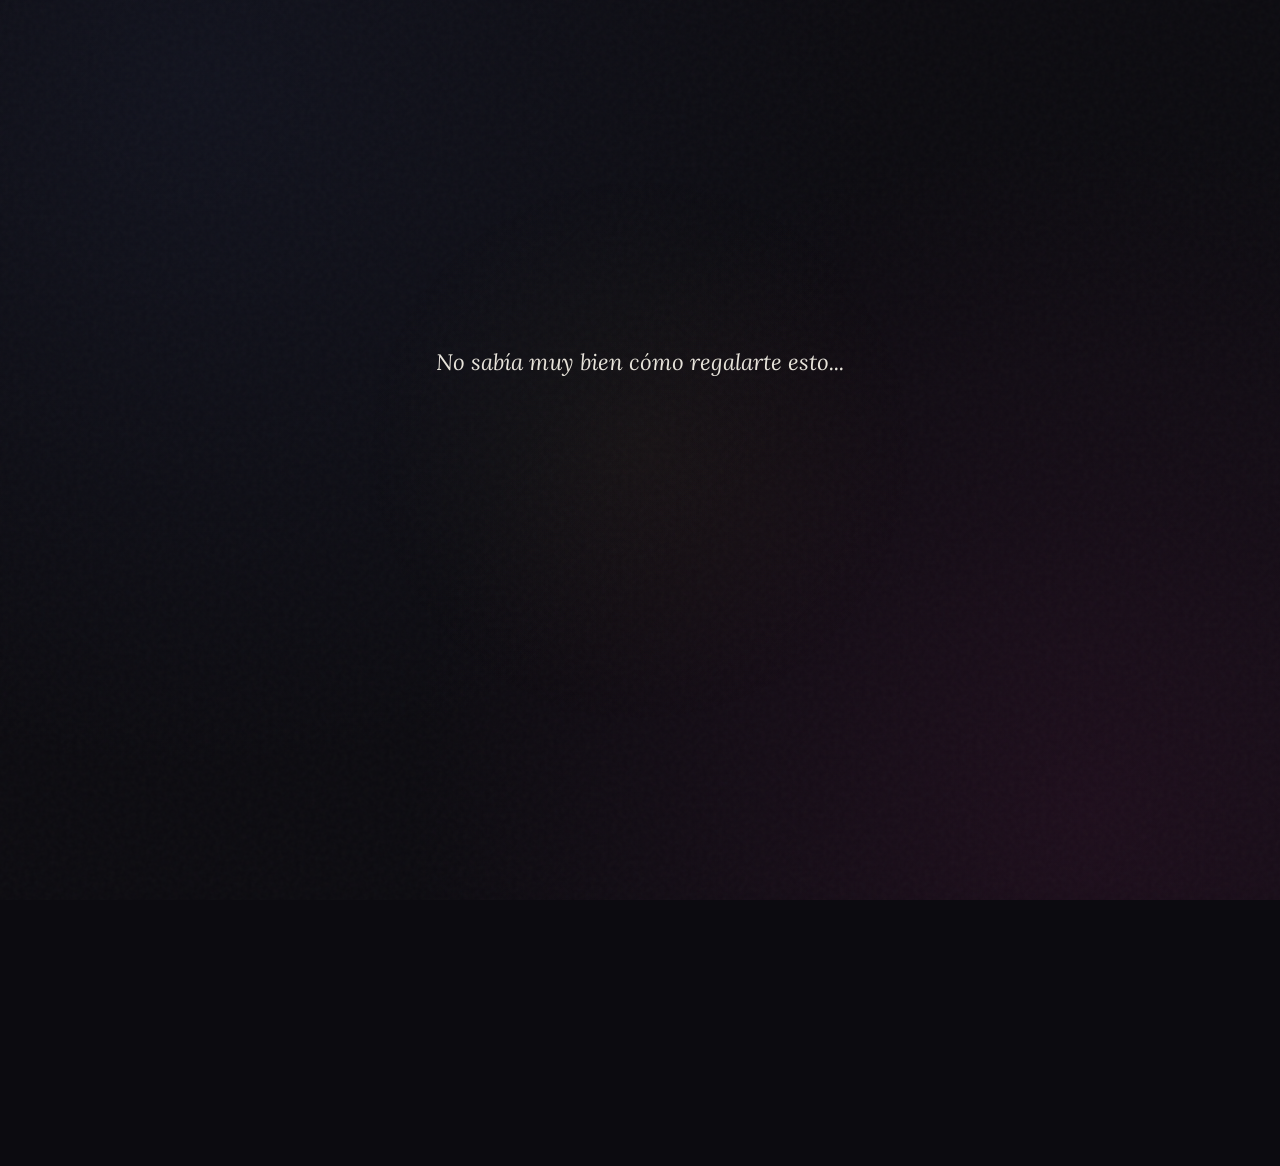
==== commit c75739ba: "Fix layout and navigation issues" ====
--- a/index.html
+++ b/index.html
@@ -95,7 +95,7 @@
     </div>
 
     <footer class="hub-footer">
-      made for Sof · 2026
+      Hecho con todo mi corazón para Sof por nico · 2026
     </footer>
   </div>
 
--- a/style.css
+++ b/style.css
@@ -21,6 +21,9 @@
   background-image: 
     radial-gradient(circle at 85% 90%, rgba(55, 18, 45, 0.4) 0%, transparent 50%),
     radial-gradient(circle at 15% 10%, rgba(25, 30, 50, 0.4) 0%, transparent 50%);
+  background-attachment: fixed;
+  background-repeat: no-repeat;
+  background-size: cover;
   color: var(--text-main);
   font-family: var(--font-serif);
   line-height: 1.6;
@@ -459,8 +462,8 @@
 }
 
 .seal-img {
-  width: 50px;
-  height: 50px;
+  width: 120px;
+  height: 120px;
   border-radius: 50%;
   object-fit: cover;
   opacity: 0.4;
@@ -469,7 +472,7 @@
 }
 
 .seal-container:hover {
-  transform: translateY(-25px); /* Se asoma más */
+  transform: translateY(-50px); /* Se asoma más */
 }
 
 .seal-container:hover .seal-img {
@@ -479,7 +482,7 @@
 
 .seal-speech {
   position: absolute;
-  bottom: 60px;
+  bottom: 130px;
   right: 50%;
   transform: translateX(50%) translateY(10px);
   background: var(--text-main);
